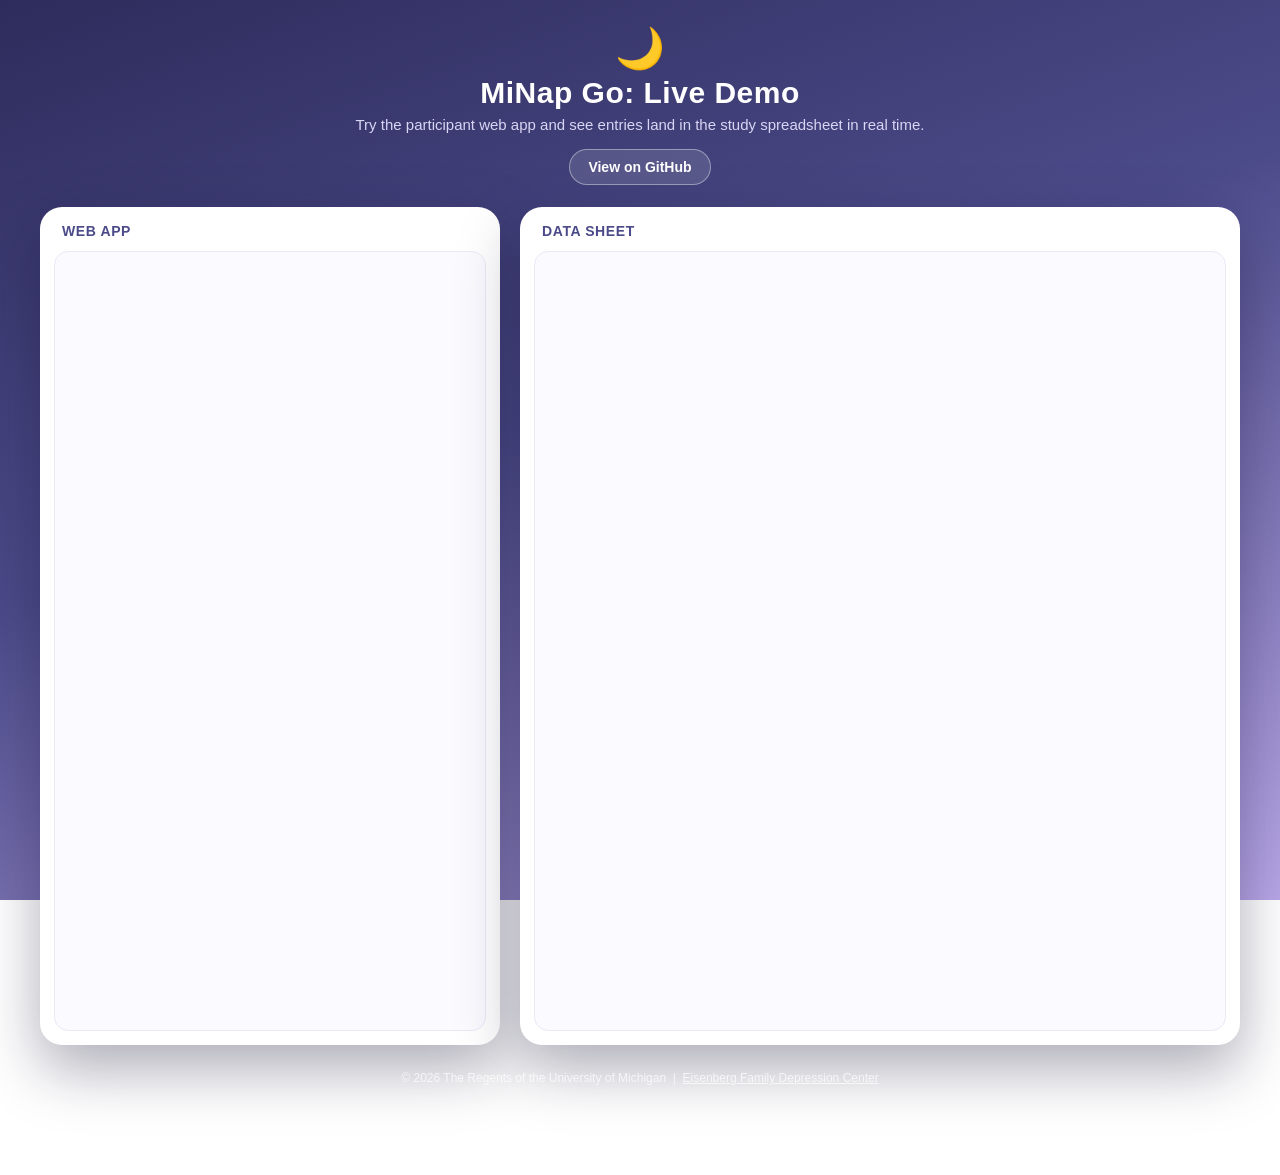
==== index.html @ a004cbc8 "Update index.html Update iframe source URL for demo." ====
<!--
This file is part of MiNap Go
index.html
Author(s): Gabriel Mongefranco
Created: 2026-07-10
Summary: Static GitHub Pages landing page embedding the live MiNap Go web app and its published data sheet side by side.
Notes: This is a plain static page (not an Apps Script template) served via GitHub Pages. See README file for documentation and full license information.

Copyright © 2026 The Regents of the University of Michigan

This program is free software: you can redistribute it and/or modify
it under the terms of the GNU General Public License as published by
the Free Software Foundation, either version 3 of the License, or (at your option) any later version.
This program is distributed in the hope that it will be useful,
but WITHOUT ANY WARRANTY; without even the implied warranty of
MERCHANTABILITY or FITNESS FOR A PARTICULAR PURPOSE. See the
GNU General Public License for more details.
You should have received a copy of the GNU General Public License along
with this program. If not, see <https://www.gnu.org/licenses/>.
-->
<!DOCTYPE html>
<html lang="en">
<head>
<meta charset="UTF-8">
<meta name="viewport" content="width=device-width, initial-scale=1">
<title>MiNap Go: Live Demo</title>
<style>
  :root {
    --indigo: #4c4b8a;
    --indigo-deep: #2e2c5c;
    --violet: #7b6bd6;
    --amber: #f6b656;
    --amber-deep: #e89a2c;
    --ink: #2b2a44;
    --muted: #8a89a6;
    --card: #ffffff;
    --line: #ece9f7;
    --radius: 22px;
  }

  * { box-sizing: border-box; }

  html, body {
    margin: 0;
    min-height: 100%;
    font-family: -apple-system, BlinkMacSystemFont, "Segoe UI", Roboto, sans-serif;
    color: var(--ink);
    background: linear-gradient(160deg, #2e2c5c 0%, #4c4b8a 45%, #b9a7e8 100%);
    background-attachment: fixed;
    -webkit-font-smoothing: antialiased;
  }

  body {
    display: flex;
    flex-direction: column;
    align-items: center;
    padding: 28px 20px 90px;
  }

  header.hero {
    width: 100%;
    max-width: 1200px;
    text-align: center;
    color: #fff;
    margin-bottom: 22px;
  }
  .brand-glyph { font-size: 40px; line-height: 1; }
  header.hero h1 { margin: 8px 0 6px; font-size: 30px; letter-spacing: 0.5px; }
  header.hero p.tagline { margin: 0 0 16px; color: #d9d5f4; font-size: 15px; }

  .btn-github {
    display: inline-flex;
    align-items: center;
    gap: 8px;
    font-size: 14px;
    font-weight: 700;
    color: #fff;
    background: rgba(255, 255, 255, 0.12);
    border: 1.5px solid rgba(255, 255, 255, 0.4);
    padding: 9px 18px;
    border-radius: 999px;
    text-decoration: none;
    transition: all 0.2s;
  }
  .btn-github:hover, .btn-github:focus {
    background: var(--amber);
    color: var(--ink);
    border-color: var(--amber);
  }

  .frames {
    width: 100%;
    max-width: 1200px;
    display: flex;
    align-items: stretch;
    gap: 20px;
  }

  .panel {
    background: var(--card);
    border-radius: var(--radius);
    box-shadow: 0 24px 60px rgba(20, 18, 50, 0.35);
    padding: 14px;
    display: flex;
    flex-direction: column;
  }

  .panel-app {
    flex: 0 0 460px;
    max-width: 460px;
  }
  .panel-sheet {
    flex: 1 1 auto;
    min-width: 0;
  }

  .panel h2 {
    margin: 2px 8px 12px;
    font-size: 14px;
    font-weight: 700;
    color: var(--indigo);
    text-transform: uppercase;
    letter-spacing: 0.6px;
  }

  .panel iframe {
    width: 100%;
    flex: 1 1 auto;
    border: 1.5px solid var(--line);
    border-radius: 14px;
    background: #fbfaff;
  }
  .panel-app iframe { height: 780px; }
  .panel-sheet iframe { height: 780px; }

  @media (max-width: 900px) {
    .frames { flex-direction: column; }
    .panel-app { flex: 1 1 auto; max-width: none; }
    .panel-app iframe, .panel-sheet iframe { height: 620px; }
  }

  .site-footer {
    margin-top: 26px;
    text-align: center;
    font-size: 12px;
    color: rgba(255, 255, 255, 0.75);
    padding: 0 16px;
  }
  .site-footer a {
    color: inherit;
    text-decoration: underline;
  }
</style>
</head>
<body>

  <header class="hero">
    <div class="brand-glyph">&#127769;</div>
    <h1>MiNap Go: Live Demo</h1>
    <p class="tagline">Try the participant web app and see entries land in the study spreadsheet in real time.</p>
    <a class="btn-github" href="https://github.com/DepressionCenter/MiNap-Go" target="_blank" rel="noopener">
      View on GitHub
    </a>
  </header>

  <div class="frames">
    <section class="panel panel-app">
      <h2>Web App</h2>
      <iframe
        src="https://script.google.com/a/macros/umich.edu/s/AKfycbzAPtCjChwKG_36DNsJtV78eFBa3sJyzRYyyUkb_kc/dev"
        title="MiNap Go web app"
        loading="lazy"></iframe>
    </section>

    <section class="panel panel-sheet">
      <h2>Data Sheet</h2>
      <iframe
        src="https://docs.google.com/spreadsheets/d/e/2PACX-1vRCMKfSvRSZehr6nVc7-j-aXJhqL5izbJcSu-hkymZg70ynAO8anXlAzwTvK73RgqW9A7s21jU_khCv/pubhtml?gid=227063880&amp;single=true&amp;widget=true&amp;headers=false"
        title="MiNap Go demo spreadsheet"
        loading="lazy"></iframe>
    </section>
  </div>

  <footer class="site-footer">
    &copy; 2026 The Regents of the University of Michigan &nbsp;|&nbsp; <a href="https://depressioncenter.org" target="_blank" rel="noopener">Eisenberg Family Depression Center</a>
  </footer>

</body>
</html>
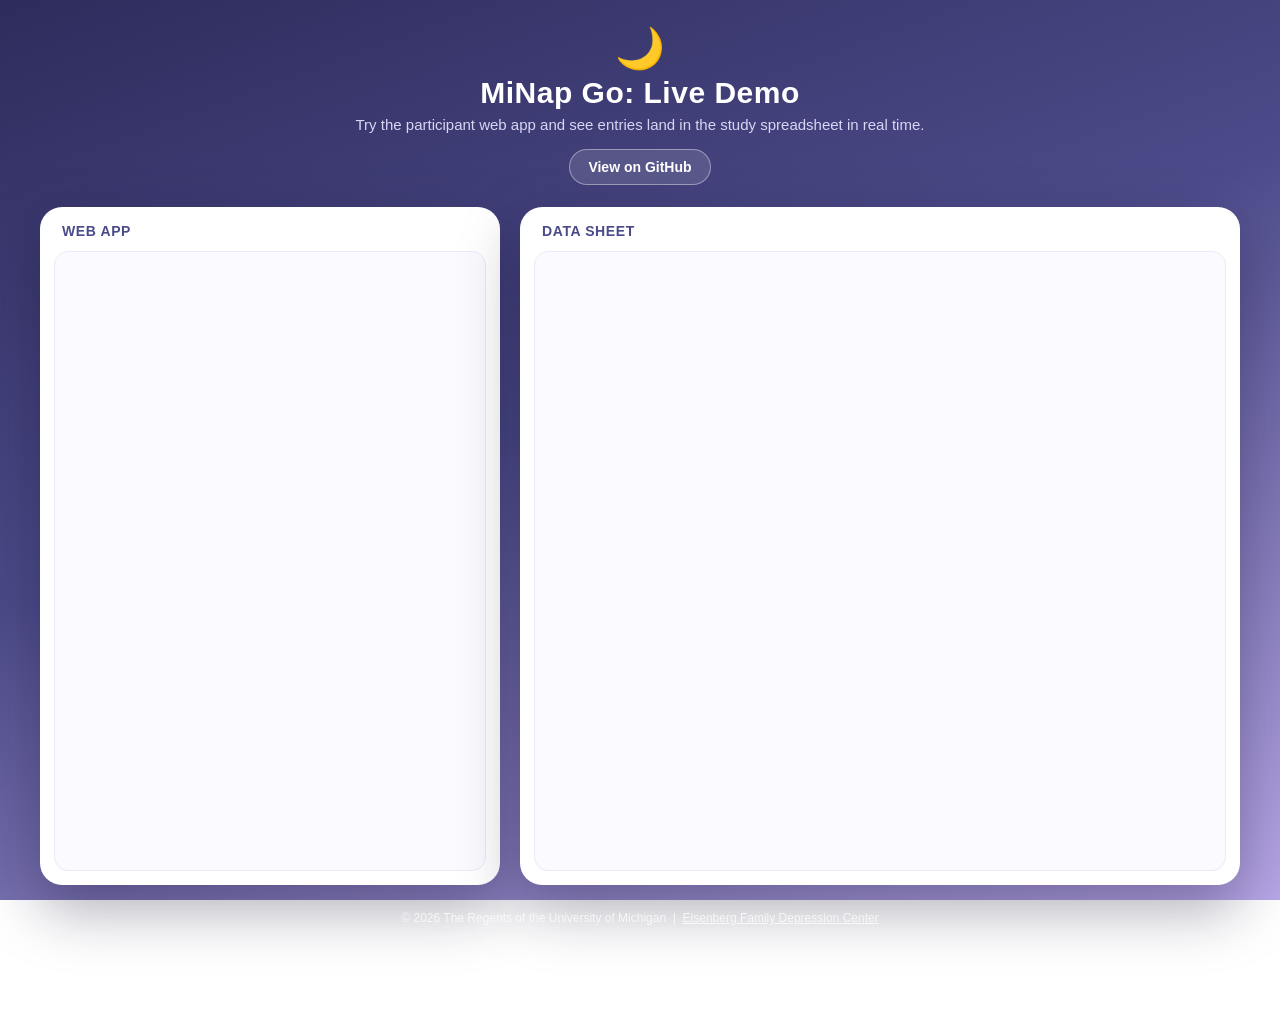
==== commit 40908b8f: "Embedding fixes Fixes to allow embedding from demo page. Also added Google Analytics to demo page." ====
--- a/index.html
+++ b/index.html
@@ -22,6 +22,19 @@
 <html lang="en">
 <head>
 <meta charset="UTF-8">
+
+<!-- Begin Google Analytics. Remove this section when re-using this file -->
+<!-- Google tag (gtag.js) -->
+<script async src="https://www.googletagmanager.com/gtag/js?id=G-3Q455XWS5F"></script>
+<script>
+  window.dataLayer = window.dataLayer || [];
+  function gtag(){dataLayer.push(arguments);}
+  gtag('js', new Date());
+
+  gtag('config', 'G-3Q455XWS5F');
+</script>
+<!-- End Google Analytics -->
+
 <meta name="viewport" content="width=device-width, initial-scale=1">
 <title>MiNap Go: Live Demo</title>
 <style>
@@ -130,8 +143,8 @@
     border-radius: 14px;
     background: #fbfaff;
   }
-  .panel-app iframe { height: 780px; }
-  .panel-sheet iframe { height: 780px; }
+  .panel-app iframe { height: 620px; }
+  .panel-sheet iframe { height: 620px; }
 
   @media (max-width: 900px) {
     .frames { flex-direction: column; }
@@ -167,7 +180,7 @@
     <section class="panel panel-app">
       <h2>Web App</h2>
       <iframe
-        src="https://script.google.com/a/macros/umich.edu/s/AKfycbzAPtCjChwKG_36DNsJtV78eFBa3sJyzRYyyUkb_kc/dev"
+        src="https://script.google.com/macros/s/AKfycbxY0nY2B0JhgMKi8tYZvT2wuPiXRPxBlUuWmWy81nYAQZallWiM91_Cc_hVu0gEyPTG/exec?allowEmbed=true"
         title="MiNap Go web app"
         loading="lazy"></iframe>
     </section>
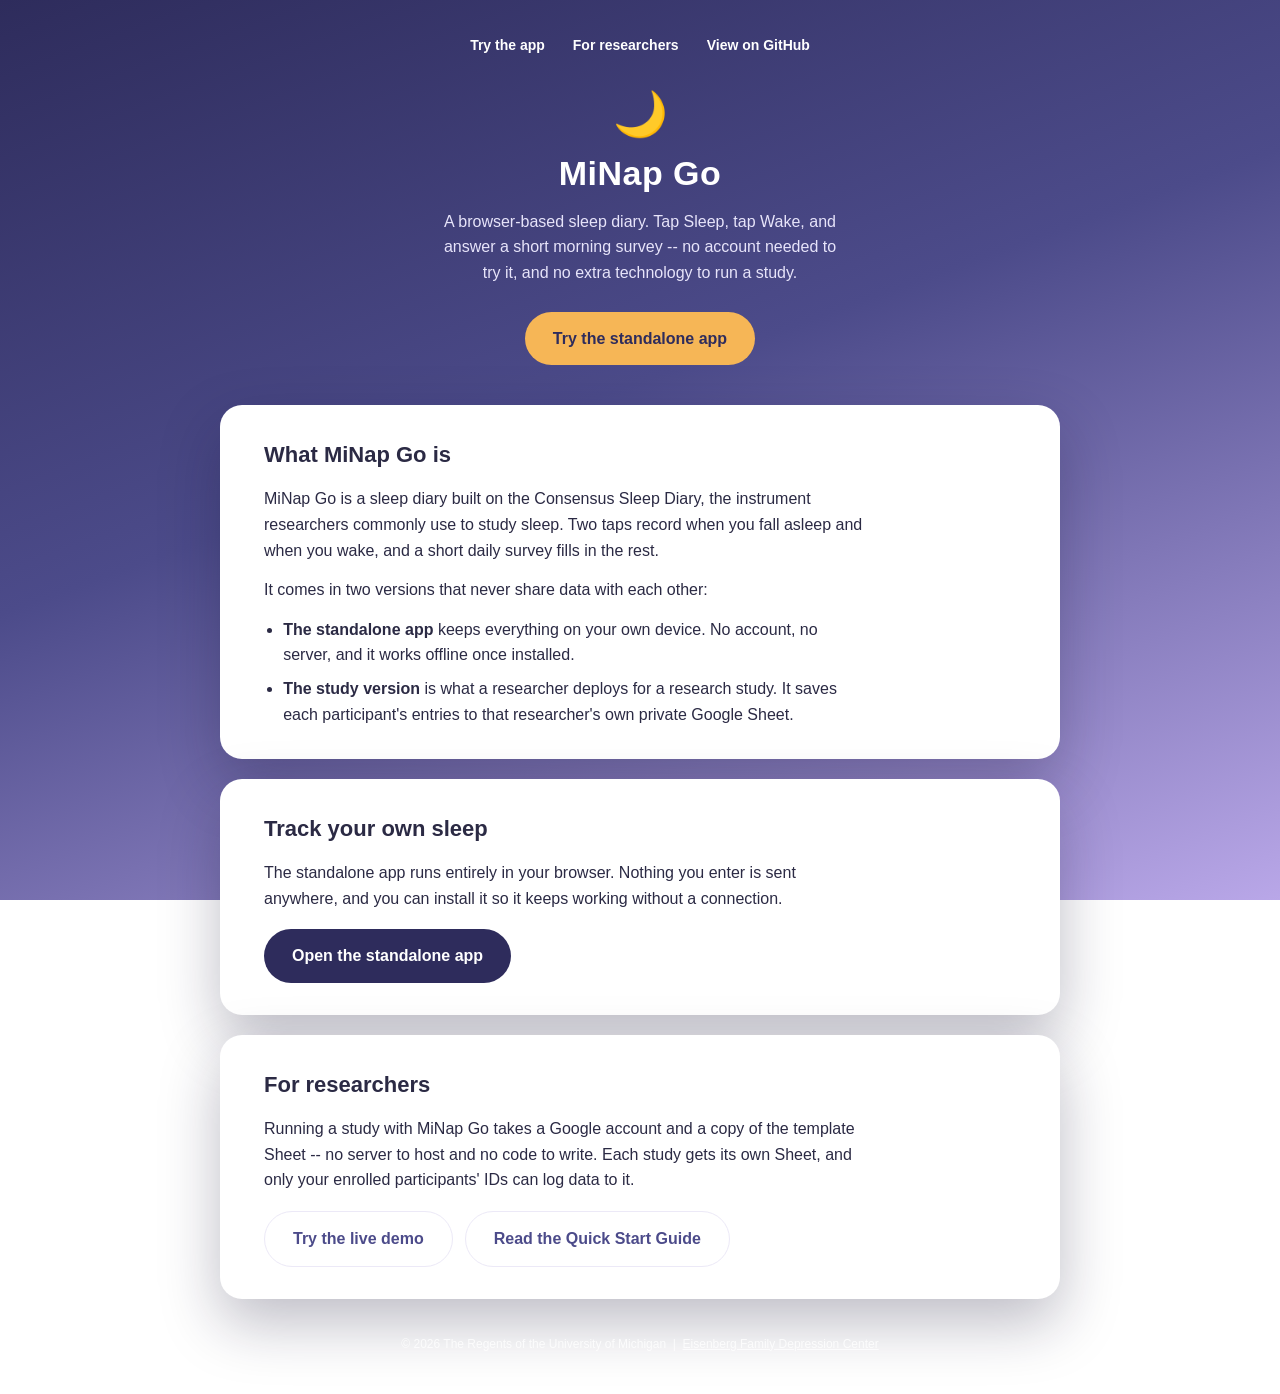
==== commit 94648a60: "Initiated transition to new architecture Initiated transition to new architecture." ====
--- a/index.html
+++ b/index.html
@@ -2,9 +2,12 @@
 This file is part of MiNap Go
 index.html
 Author(s): Gabriel Mongefranco
-Created: 2026-07-10
-Summary: Static GitHub Pages landing page embedding the live MiNap Go web app and its published data sheet side by side.
-Notes: This is a plain static page (not an Apps Script template) served via GitHub Pages. See README file for documentation and full license information.
+Created: 2026-08-18
+Last Modified: 2026-08-18
+Summary: Root landing page for the MiNap Go site. Plain static HTML, outside the src/ build
+  pipeline (same as demo/index.html) -- describes the project, links to the standalone app and
+  the researcher demo, and is never bundled by build.py.
+Notes: See README file for documentation and full license information.
 
 Copyright © 2026 The Regents of the University of Michigan
 
@@ -22,21 +25,8 @@
 <html lang="en">
 <head>
 <meta charset="UTF-8">
-
-<!-- Begin Google Analytics. Remove this section when re-using this file -->
-<!-- Google tag (gtag.js) -->
-<script async src="https://www.googletagmanager.com/gtag/js?id=G-3Q455XWS5F"></script>
-<script>
-  window.dataLayer = window.dataLayer || [];
-  function gtag(){dataLayer.push(arguments);}
-  gtag('js', new Date());
-
-  gtag('config', 'G-3Q455XWS5F');
-</script>
-<!-- End Google Analytics -->
-
 <meta name="viewport" content="width=device-width, initial-scale=1">
-<title>MiNap Go: Live Demo</title>
+<title>MiNap Go</title>
 <style>
   :root {
     --indigo: #4c4b8a;
@@ -45,7 +35,7 @@
     --amber: #f6b656;
     --amber-deep: #e89a2c;
     --ink: #2b2a44;
-    --muted: #8a89a6;
+    --muted: #5c5a78;
     --card: #ffffff;
     --line: #ece9f7;
     --radius: 22px;
@@ -61,138 +51,198 @@
     background: linear-gradient(160deg, #2e2c5c 0%, #4c4b8a 45%, #b9a7e8 100%);
     background-attachment: fixed;
     -webkit-font-smoothing: antialiased;
-  }
-
-  body {
+    line-height: 1.6;
+  }
+
+  body { padding: 0 0 40px; }
+
+  a { color: var(--indigo); }
+  a:focus-visible, button:focus-visible {
+    outline: 3px solid var(--amber);
+    outline-offset: 2px;
+  }
+
+  .wrap {
+    max-width: 880px;
+    margin: 0 auto;
+    padding: 0 20px;
+  }
+
+  /* Hero: kept short and near the top of the page, where the background gradient is
+     darkest, so the light text here stays comfortably above 4.5:1 contrast without
+     needing its own solid background. */
+  header.hero {
+    padding: 28px 0 40px;
+    color: #fff;
+    text-align: center;
+  }
+
+  nav.primary-nav {
     display: flex;
-    flex-direction: column;
-    align-items: center;
-    padding: 28px 20px 90px;
-  }
-
-  header.hero {
-    width: 100%;
-    max-width: 1200px;
-    text-align: center;
+    justify-content: center;
+    gap: 20px;
+    flex-wrap: wrap;
+    margin-bottom: 28px;
+    font-size: 14px;
+    font-weight: 600;
+  }
+  nav.primary-nav a {
     color: #fff;
-    margin-bottom: 22px;
-  }
-  .brand-glyph { font-size: 40px; line-height: 1; }
-  header.hero h1 { margin: 8px 0 6px; font-size: 30px; letter-spacing: 0.5px; }
-  header.hero p.tagline { margin: 0 0 16px; color: #d9d5f4; font-size: 15px; }
-
-  .btn-github {
+    text-decoration: none;
+    padding: 6px 4px;
+    border-bottom: 2px solid transparent;
+  }
+  nav.primary-nav a:hover, nav.primary-nav a:focus-visible {
+    border-bottom-color: var(--amber);
+  }
+
+  .brand-glyph { font-size: 44px; line-height: 1; }
+  header.hero h1 { margin: 10px 0 8px; font-size: 34px; letter-spacing: 0.5px; }
+  header.hero .tagline {
+    margin: 0 auto 26px;
+    max-width: 46ch;
+    color: #e7e4fa;
+    font-size: 16px;
+  }
+
+  .btn {
     display: inline-flex;
     align-items: center;
+    justify-content: center;
     gap: 8px;
-    font-size: 14px;
+    font-size: 16px;
     font-weight: 700;
-    color: #fff;
-    background: rgba(255, 255, 255, 0.12);
-    border: 1.5px solid rgba(255, 255, 255, 0.4);
-    padding: 9px 18px;
+    padding: 14px 28px;
     border-radius: 999px;
     text-decoration: none;
-    transition: all 0.2s;
-  }
-  .btn-github:hover, .btn-github:focus {
+    min-height: 44px;
+    border: none;
+  }
+  .btn-primary {
+    color: var(--indigo-deep);
     background: var(--amber);
-    color: var(--ink);
-    border-color: var(--amber);
-  }
-
-  .frames {
-    width: 100%;
-    max-width: 1200px;
-    display: flex;
-    align-items: stretch;
-    gap: 20px;
-  }
-
-  .panel {
+  }
+  .btn-primary:hover { background: var(--amber-deep); }
+  .btn-primary:active { transform: scale(0.98); }
+
+  /* Content sections: always white cards on the gradient, so body text contrast never
+     depends on where a section happens to land against the background. */
+  main { display: flex; flex-direction: column; gap: 20px; }
+
+  section.card {
     background: var(--card);
     border-radius: var(--radius);
-    box-shadow: 0 24px 60px rgba(20, 18, 50, 0.35);
-    padding: 14px;
+    box-shadow: 0 24px 60px rgba(20, 18, 50, 0.28);
+    padding: 32px clamp(20px, 5vw, 44px);
+  }
+
+  section.card h2 { margin: 0 0 14px; font-size: 22px; }
+  section.card p { margin: 0 0 14px; max-width: 68ch; }
+  section.card p:last-child { margin-bottom: 0; }
+
+  .card-actions {
     display: flex;
-    flex-direction: column;
-  }
-
-  .panel-app {
-    flex: 0 0 460px;
-    max-width: 460px;
-  }
-  .panel-sheet {
-    flex: 1 1 auto;
-    min-width: 0;
-  }
-
-  .panel h2 {
-    margin: 2px 8px 12px;
-    font-size: 14px;
-    font-weight: 700;
+    flex-wrap: wrap;
+    gap: 12px;
+    margin-top: 18px;
+  }
+  .btn-secondary {
+    /* Solid, not the violet-to-indigo gradient used elsewhere on the site: at the violet
+       end that gradient puts white text under 4.5:1 contrast. Solid indigo-deep clears it
+       (roughly 7.8:1) across the whole button. */
+    color: #fff;
+    background: var(--indigo-deep);
+  }
+  .btn-secondary:hover { background: #201e42; }
+  .btn-secondary:active { transform: scale(0.98); }
+
+  .btn-outline {
     color: var(--indigo);
-    text-transform: uppercase;
-    letter-spacing: 0.6px;
-  }
-
-  .panel iframe {
-    width: 100%;
-    flex: 1 1 auto;
+    background: #fff;
     border: 1.5px solid var(--line);
-    border-radius: 14px;
-    background: #fbfaff;
-  }
-  .panel-app iframe { height: 620px; }
-  .panel-sheet iframe { height: 620px; }
-
-  @media (max-width: 900px) {
-    .frames { flex-direction: column; }
-    .panel-app { flex: 1 1 auto; max-width: none; }
-    .panel-app iframe, .panel-sheet iframe { height: 620px; }
-  }
-
-  .site-footer {
-    margin-top: 26px;
+  }
+  .btn-outline:hover { border-color: var(--violet); }
+  .btn-outline:active { transform: scale(0.98); }
+
+  ul.feature-list {
+    margin: 0;
+    padding-left: 1.2em;
+    max-width: 68ch;
+  }
+  ul.feature-list li { margin-bottom: 8px; }
+  ul.feature-list li:last-child { margin-bottom: 0; }
+
+  footer.site-footer {
+    margin-top: 36px;
     text-align: center;
     font-size: 12px;
-    color: rgba(255, 255, 255, 0.75);
+    color: rgba(255, 255, 255, 0.8);
     padding: 0 16px;
   }
-  .site-footer a {
-    color: inherit;
-    text-decoration: underline;
+  footer.site-footer a { color: inherit; text-decoration: underline; }
+
+  @media (prefers-reduced-motion: reduce) {
+    .btn-primary:active, .btn-secondary:active, .btn-outline:active { transform: none; }
   }
 </style>
 </head>
 <body>
 
   <header class="hero">
-    <div class="brand-glyph">&#127769;</div>
-    <h1>MiNap Go: Live Demo</h1>
-    <p class="tagline">Try the participant web app and see entries land in the study spreadsheet in real time.</p>
-    <a class="btn-github" href="https://github.com/DepressionCenter/MiNap-Go" target="_blank" rel="noopener">
-      View on GitHub
-    </a>
+    <div class="wrap">
+      <nav class="primary-nav" aria-label="Primary">
+        <a href="app/index.html">Try the app</a>
+        <a href="#researchers">For researchers</a>
+        <a href="https://github.com/DepressionCenter/MiNap-Go" target="_blank" rel="noopener">View on GitHub</a>
+      </nav>
+      <div class="brand-glyph" aria-hidden="true">&#127769;</div>
+      <h1>MiNap Go</h1>
+      <p class="tagline">A browser-based sleep diary. Tap Sleep, tap Wake, and answer a short
+        morning survey -- no account needed to try it, and no extra technology to run a study.</p>
+      <a class="btn btn-primary" href="app/index.html">Try the standalone app</a>
+    </div>
   </header>
 
-  <div class="frames">
-    <section class="panel panel-app">
-      <h2>Web App</h2>
-      <iframe
-        src="https://script.google.com/macros/s/AKfycbxY0nY2B0JhgMKi8tYZvT2wuPiXRPxBlUuWmWy81nYAQZallWiM91_Cc_hVu0gEyPTG/exec?allowEmbed=true"
-        title="MiNap Go web app"
-        loading="lazy"></iframe>
+  <main class="wrap">
+
+    <section class="card" aria-labelledby="about-heading">
+      <h2 id="about-heading">What MiNap Go is</h2>
+      <p>MiNap Go is a sleep diary built on the Consensus Sleep Diary, the instrument
+        researchers commonly use to study sleep. Two taps record when you fall asleep and
+        when you wake, and a short daily survey fills in the rest.</p>
+      <p>It comes in two versions that never share data with each other:</p>
+      <ul class="feature-list">
+        <li><strong>The standalone app</strong> keeps everything on your own device. No
+          account, no server, and it works offline once installed.</li>
+        <li><strong>The study version</strong> is what a researcher deploys for a research
+          study. It saves each participant's entries to that researcher's own private
+          Google Sheet.</li>
+      </ul>
     </section>
 
-    <section class="panel panel-sheet">
-      <h2>Data Sheet</h2>
-      <iframe
-        src="https://docs.google.com/spreadsheets/d/e/2PACX-1vRCMKfSvRSZehr6nVc7-j-aXJhqL5izbJcSu-hkymZg70ynAO8anXlAzwTvK73RgqW9A7s21jU_khCv/pubhtml?gid=227063880&amp;single=true&amp;widget=true&amp;headers=false"
-        title="MiNap Go demo spreadsheet"
-        loading="lazy"></iframe>
+    <section class="card" aria-labelledby="try-heading">
+      <h2 id="try-heading">Track your own sleep</h2>
+      <p>The standalone app runs entirely in your browser. Nothing you enter is sent
+        anywhere, and you can install it so it keeps working without a connection.</p>
+      <div class="card-actions">
+        <a class="btn btn-secondary" href="app/index.html">Open the standalone app</a>
+      </div>
     </section>
-  </div>
+
+    <section class="card" id="researchers" aria-labelledby="researchers-heading">
+      <h2 id="researchers-heading">For researchers</h2>
+      <p>Running a study with MiNap Go takes a Google account and a copy of the template
+        Sheet -- no server to host and no code to write. Each study gets its own Sheet, and
+        only your enrolled participants' IDs can log data to it.</p>
+      <div class="card-actions">
+        <a class="btn btn-outline" href="demo/index.html">Try the live demo</a>
+        <a class="btn btn-outline"
+           href="https://github.com/DepressionCenter/MiNap-Go#quick-start-guide"
+           target="_blank" rel="noopener">Read the Quick Start Guide</a>
+      </div>
+    </section>
+
+  </main>
 
   <footer class="site-footer">
     &copy; 2026 The Regents of the University of Michigan &nbsp;|&nbsp; <a href="https://depressioncenter.org" target="_blank" rel="noopener">Eisenberg Family Depression Center</a>
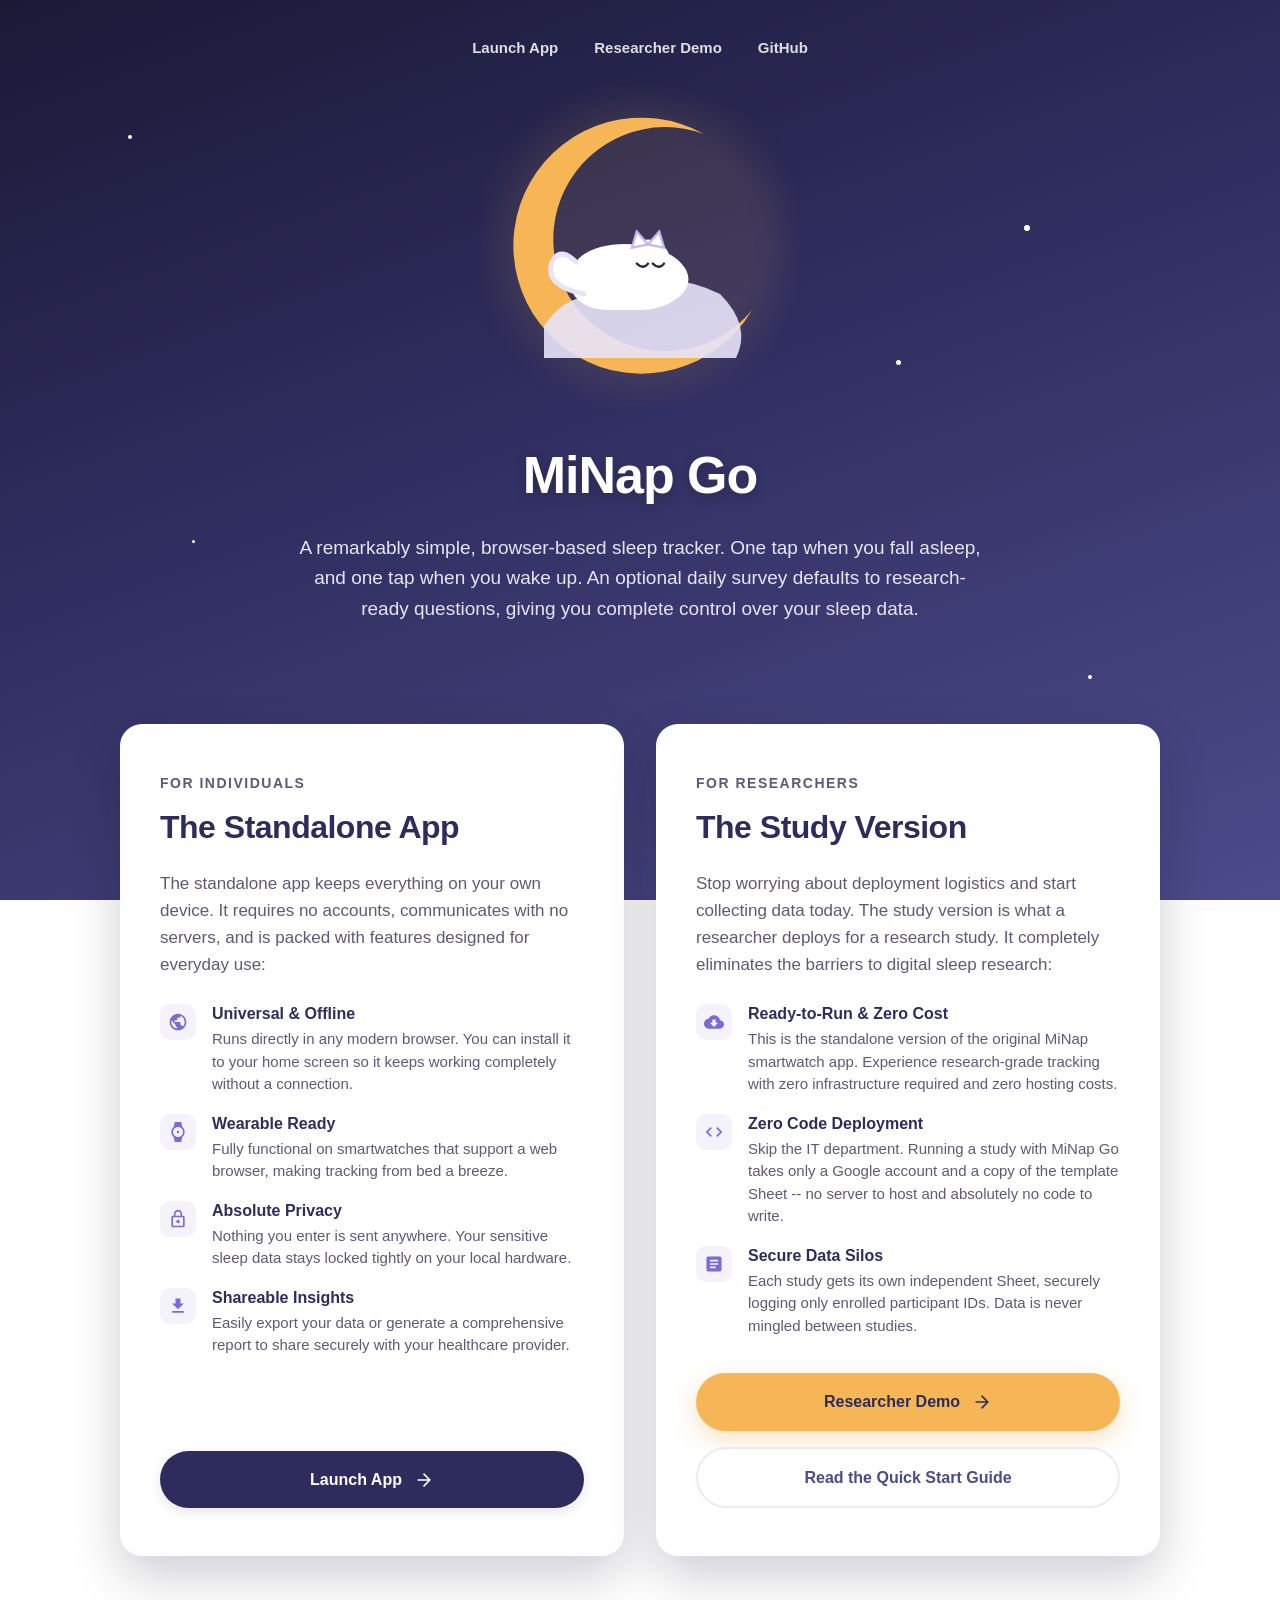
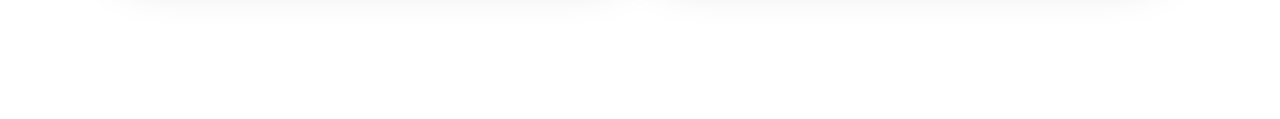
==== commit 69153d03: "New home page Redesigned home page" ====
--- a/index.html
+++ b/index.html
@@ -26,7 +26,7 @@
 <head>
 <meta charset="UTF-8">
 <meta name="viewport" content="width=device-width, initial-scale=1">
-<title>MiNap Go</title>
+<title>MiNap Go | Smart & Simple Sleep Tracker</title>
 <style>
   :root {
     --indigo: #4c4b8a;
@@ -48,205 +48,484 @@
     min-height: 100%;
     font-family: -apple-system, BlinkMacSystemFont, "Segoe UI", Roboto, sans-serif;
     color: var(--ink);
-    background: linear-gradient(160deg, #2e2c5c 0%, #4c4b8a 45%, #b9a7e8 100%);
+    background: linear-gradient(160deg, #1a1936 0%, #2e2c5c 40%, #4c4b8a 100%);
     background-attachment: fixed;
     -webkit-font-smoothing: antialiased;
     line-height: 1.6;
-  }
-
-  body { padding: 0 0 40px; }
-
-  a { color: var(--indigo); }
+    scroll-behavior: smooth;
+    overflow-x: hidden;
+  }
+
+  body { padding: 0 0 60px; }
+
+  a { color: var(--indigo); transition: color 0.2s ease; }
   a:focus-visible, button:focus-visible {
     outline: 3px solid var(--amber);
     outline-offset: 2px;
   }
 
   .wrap {
-    max-width: 880px;
+    max-width: 1080px; /* Slightly wider to accommodate the new lists comfortably */
     margin: 0 auto;
     padding: 0 20px;
-  }
-
-  /* Hero: kept short and near the top of the page, where the background gradient is
-     darkest, so the light text here stays comfortably above 4.5:1 contrast without
-     needing its own solid background. */
+    position: relative;
+    z-index: 10;
+  }
+
+  /* --- Keyframe Animations --- */
+  @keyframes fadeInUp {
+    from { opacity: 0; transform: translateY(30px); }
+    to { opacity: 1; transform: translateY(0); }
+  }
+  @keyframes float {
+    0% { transform: translateY(0px); }
+    50% { transform: translateY(-12px); }
+    100% { transform: translateY(0px); }
+  }
+  @keyframes twinkle {
+    0%, 100% { opacity: 0.3; transform: scale(0.8); }
+    50% { opacity: 1; transform: scale(1.2); }
+  }
+  @keyframes drift {
+    from { transform: translateX(-20px); opacity: 0; }
+    50% { opacity: 0.8; }
+    to { transform: translateX(20px); opacity: 0; }
+  }
+
+  .animate-up {
+    animation: fadeInUp 0.8s cubic-bezier(0.16, 1, 0.3, 1) forwards;
+    opacity: 0;
+  }
+  .delay-1 { animation-delay: 0.15s; }
+  .delay-2 { animation-delay: 0.3s; }
+  .delay-3 { animation-delay: 0.45s; }
+
+  /* --- Hero Section --- */
   header.hero {
-    padding: 28px 0 40px;
+    padding: 30px 0 60px;
     color: #fff;
     text-align: center;
-  }
+    position: relative;
+  }
+
+  /* Animated Hero Background Elements */
+  .hero-bg {
+    position: absolute;
+    top: 0; left: 0; width: 100%; height: 100%;
+    overflow: hidden;
+    z-index: 0;
+    pointer-events: none;
+  }
+  .star {
+    position: absolute;
+    background: #fff;
+    border-radius: 50%;
+    animation: twinkle infinite ease-in-out;
+  }
+
+  /* Hero Graphic */
+  .hero-graphic {
+    width: 100%;
+    max-width: 320px;
+    margin: 0 auto 20px;
+    animation: float 6s ease-in-out infinite;
+    position: relative;
+  }
+  
+  .zzz {
+    position: absolute;
+    font-weight: 800;
+    color: var(--amber);
+    font-size: 24px;
+    animation: drift 4s linear infinite;
+    opacity: 0;
+  }
+  .z1 { top: 10%; right: 20%; animation-delay: 0s; font-size: 20px; }
+  .z2 { top: 0%; right: 10%; animation-delay: 1.3s; font-size: 28px; }
+  .z3 { top: -15%; right: 0%; animation-delay: 2.6s; font-size: 34px; }
 
   nav.primary-nav {
     display: flex;
     justify-content: center;
-    gap: 20px;
+    gap: 28px;
     flex-wrap: wrap;
-    margin-bottom: 28px;
-    font-size: 14px;
+    margin-bottom: 20px;
+    font-size: 15px;
     font-weight: 600;
+    position: relative;
+    z-index: 10;
   }
   nav.primary-nav a {
-    color: #fff;
+    color: rgba(255, 255, 255, 0.85);
     text-decoration: none;
     padding: 6px 4px;
-    border-bottom: 2px solid transparent;
-  }
-  nav.primary-nav a:hover, nav.primary-nav a:focus-visible {
-    border-bottom-color: var(--amber);
-  }
-
-  .brand-glyph { font-size: 44px; line-height: 1; }
-  header.hero h1 { margin: 10px 0 8px; font-size: 34px; letter-spacing: 0.5px; }
+    position: relative;
+  }
+  nav.primary-nav a::after {
+    content: '';
+    position: absolute;
+    width: 0;
+    height: 2px;
+    bottom: 0;
+    left: 0;
+    background-color: var(--amber);
+    transition: width 0.3s ease;
+  }
+  nav.primary-nav a:hover, nav.primary-nav a:focus-visible { color: #fff; }
+  nav.primary-nav a:hover::after { width: 100%; }
+
+  header.hero h1 { 
+    margin: 0 0 16px; 
+    font-size: 52px; 
+    letter-spacing: -1px; 
+    font-weight: 800;
+    text-shadow: 0 4px 12px rgba(0,0,0,0.2);
+  }
   header.hero .tagline {
-    margin: 0 auto 26px;
-    max-width: 46ch;
+    margin: 0 auto 40px;
+    max-width: 66ch;
     color: #e7e4fa;
-    font-size: 16px;
-  }
-
+    font-size: 19px;
+    line-height: 1.6;
+    font-weight: 400;
+  }
+
+  /* --- Buttons --- */
   .btn {
     display: inline-flex;
     align-items: center;
     justify-content: center;
-    gap: 8px;
+    gap: 12px;
     font-size: 16px;
     font-weight: 700;
-    padding: 14px 28px;
+    padding: 16px 32px;
     border-radius: 999px;
     text-decoration: none;
-    min-height: 44px;
+    min-height: 56px;
     border: none;
-  }
+    transition: all 0.3s cubic-bezier(0.16, 1, 0.3, 1);
+    cursor: pointer;
+  }
+  .btn svg {
+    width: 20px;
+    height: 20px;
+    fill: currentColor;
+    transition: transform 0.3s ease;
+  }
+  .btn:hover svg { transform: translateX(4px); }
+
   .btn-primary {
     color: var(--indigo-deep);
     background: var(--amber);
-  }
-  .btn-primary:hover { background: var(--amber-deep); }
+    box-shadow: 0 8px 24px rgba(232, 154, 44, 0.3);
+  }
+  .btn-primary:hover { 
+    background: var(--amber-deep); 
+    transform: translateY(-3px);
+    box-shadow: 0 12px 32px rgba(232, 154, 44, 0.5);
+  }
   .btn-primary:active { transform: scale(0.98); }
 
-  /* Content sections: always white cards on the gradient, so body text contrast never
-     depends on where a section happens to land against the background. */
-  main { display: flex; flex-direction: column; gap: 20px; }
+  .btn-secondary {
+    color: #fff;
+    background: var(--indigo-deep);
+    box-shadow: 0 4px 12px rgba(0,0,0,0.1);
+  }
+  .btn-secondary:hover { 
+    background: #1e1d3e; 
+    transform: translateY(-3px);
+    box-shadow: 0 8px 24px rgba(20, 18, 50, 0.4);
+  }
+  .btn-secondary:active { transform: scale(0.98); }
+
+  .btn-outline {
+    color: var(--indigo);
+    background: #fff;
+    border: 2px solid var(--line);
+  }
+  .btn-outline:hover { 
+    border-color: var(--violet); 
+    color: var(--violet);
+    transform: translateY(-3px);
+    box-shadow: 0 8px 24px rgba(123, 107, 214, 0.15);
+  }
+  .btn-outline:active { transform: scale(0.98); }
+
+  /* --- Side-by-Side Grid Layout --- */
+  main { 
+    display: grid; 
+    grid-template-columns: 1fr; 
+    gap: 32px; 
+  }
+
+  @media (min-width: 840px) {
+    main { grid-template-columns: 1fr 1fr; }
+  }
 
   section.card {
     background: var(--card);
     border-radius: var(--radius);
-    box-shadow: 0 24px 60px rgba(20, 18, 50, 0.28);
-    padding: 32px clamp(20px, 5vw, 44px);
-  }
-
-  section.card h2 { margin: 0 0 14px; font-size: 22px; }
-  section.card p { margin: 0 0 14px; max-width: 68ch; }
-  section.card p:last-child { margin-bottom: 0; }
+    box-shadow: 0 20px 50px rgba(15, 14, 35, 0.2);
+    padding: 48px 40px;
+    transition: transform 0.4s cubic-bezier(0.16, 1, 0.3, 1), box-shadow 0.4s ease;
+    display: flex;
+    flex-direction: column;
+    position: relative;
+    overflow: hidden;
+  }
+  
+  section.card::before {
+    content: '';
+    position: absolute;
+    top: 0; left: 0; right: 0;
+    height: 6px;
+    background: linear-gradient(90deg, var(--violet), var(--amber));
+    opacity: 0;
+    transition: opacity 0.4s ease;
+  }
+
+  section.card:hover {
+    transform: translateY(-8px);
+    box-shadow: 0 30px 60px rgba(15, 14, 35, 0.3);
+  }
+  section.card:hover::before { opacity: 1; }
+
+  /* Visual Feature List inside Cards */
+  .feature-list-visual {
+    list-style: none;
+    padding: 0;
+    margin: 24px 0 36px 0;
+    display: flex;
+    flex-direction: column;
+    gap: 16px;
+  }
+  
+  .feature-list-visual li {
+    display: flex;
+    align-items: flex-start;
+    gap: 16px;
+    font-size: 15px;
+    color: var(--muted);
+    line-height: 1.5;
+  }
+  
+  .feature-list-visual li strong {
+    display: block;
+    color: var(--indigo-deep);
+    font-size: 16px;
+    margin-bottom: 2px;
+  }
+
+  .list-icon {
+    flex-shrink: 0;
+    width: 36px;
+    height: 36px;
+    padding: 8px;
+    background: #f4f2fb;
+    border-radius: 10px;
+    fill: var(--violet);
+    margin-top: 2px;
+  }
+
+  section.card h3 {
+    font-size: 14px;
+    color: var(--muted);
+    text-transform: uppercase;
+    letter-spacing: 1.5px;
+    margin: 0 0 8px 0;
+    font-weight: 700;
+  }
+
+  section.card h2 { 
+    margin: 0 0 16px; 
+    font-size: 32px; 
+    color: var(--indigo-deep);
+    font-weight: 800;
+    letter-spacing: -0.5px;
+  }
+  
+  section.card p.card-intro { 
+    margin: 0; 
+    color: var(--muted); 
+    font-size: 17px;
+    line-height: 1.6;
+  }
 
   .card-actions {
     display: flex;
-    flex-wrap: wrap;
-    gap: 12px;
-    margin-top: 18px;
-  }
-  .btn-secondary {
-    /* Solid, not the violet-to-indigo gradient used elsewhere on the site: at the violet
-       end that gradient puts white text under 4.5:1 contrast. Solid indigo-deep clears it
-       (roughly 7.8:1) across the whole button. */
-    color: #fff;
-    background: var(--indigo-deep);
-  }
-  .btn-secondary:hover { background: #201e42; }
-  .btn-secondary:active { transform: scale(0.98); }
-
-  .btn-outline {
-    color: var(--indigo);
-    background: #fff;
-    border: 1.5px solid var(--line);
-  }
-  .btn-outline:hover { border-color: var(--violet); }
-  .btn-outline:active { transform: scale(0.98); }
-
-  ul.feature-list {
-    margin: 0;
-    padding-left: 1.2em;
-    max-width: 68ch;
-  }
-  ul.feature-list li { margin-bottom: 8px; }
-  ul.feature-list li:last-child { margin-bottom: 0; }
+    flex-direction: column;
+    gap: 16px;
+    margin-top: auto; 
+  }
 
   footer.site-footer {
-    margin-top: 36px;
+    margin-top: 80px;
     text-align: center;
-    font-size: 12px;
-    color: rgba(255, 255, 255, 0.8);
-    padding: 0 16px;
-  }
-  footer.site-footer a { color: inherit; text-decoration: underline; }
+    font-size: 14px;
+    color: rgba(255, 255, 255, 0.6);
+    padding: 0 20px;
+  }
+  footer.site-footer a { 
+    color: rgba(255, 255, 255, 0.9); 
+    text-decoration: underline; 
+    text-underline-offset: 3px;
+    transition: color 0.2s;
+  }
+  footer.site-footer a:hover { color: var(--amber); }
 
   @media (prefers-reduced-motion: reduce) {
-    .btn-primary:active, .btn-secondary:active, .btn-outline:active { transform: none; }
+    .animate-up, .hero-graphic, .star, .zzz, .btn:hover svg { animation: none; opacity: 1; transform: none; }
+    .btn-primary:hover, .btn-secondary:hover, .btn-outline:hover, section.card:hover { transform: none; }
   }
 </style>
 </head>
 <body>
 
-  <header class="hero">
+  <!-- Background Twinkling Stars -->
+  <div class="hero-bg" aria-hidden="true">
+    <div class="star" style="top: 15%; left: 10%; width: 4px; height: 4px; animation-duration: 3s;"></div>
+    <div class="star" style="top: 25%; left: 80%; width: 6px; height: 6px; animation-duration: 4s; animation-delay: 1s;"></div>
+    <div class="star" style="top: 60%; left: 15%; width: 3px; height: 3px; animation-duration: 2.5s; animation-delay: 0.5s;"></div>
+    <div class="star" style="top: 40%; left: 70%; width: 5px; height: 5px; animation-duration: 5s; animation-delay: 2s;"></div>
+    <div class="star" style="top: 75%; left: 85%; width: 4px; height: 4px; animation-duration: 3.5s; animation-delay: 1.5s;"></div>
+  </div>
+
+  <header class="hero animate-up">
     <div class="wrap">
       <nav class="primary-nav" aria-label="Primary">
-        <a href="app/index.html">Try the app</a>
-        <a href="#researchers">For researchers</a>
-        <a href="https://github.com/DepressionCenter/MiNap-Go" target="_blank" rel="noopener">View on GitHub</a>
+        <a href="app/index.html">Launch App</a>
+        <a href="demo/index.html">Researcher Demo</a>
+        <a href="https://github.com/DepressionCenter/MiNap-Go" target="_blank" rel="noopener">GitHub</a>
       </nav>
-      <div class="brand-glyph" aria-hidden="true">&#127769;</div>
+
+      <!-- Custom SVG Illustration: Sleeping Cat on a Crescent Moon -->
+      <div class="hero-graphic" aria-hidden="true">
+        <div class="zzz z1">Z</div>
+        <div class="zzz z2">z</div>
+        <div class="zzz z3">z</div>
+        <svg viewBox="0 0 200 200" xmlns="http://www.w3.org/2000/svg">
+          <!-- Glow -->
+          <circle cx="100" cy="100" r="90" fill="rgba(246, 182, 86, 0.1)" filter="blur(10px)"/>
+          <!-- Crescent Moon -->
+          <path d="M140 30 A80 80 0 1 0 170 140 A70 70 0 1 1 140 30 Z" fill="var(--amber)"/>
+          <!-- Cloud Base -->
+          <path d="M40 150 Q60 120 90 140 Q110 110 150 130 Q170 150 160 170 L40 170 Z" fill="#e7e4fa" opacity="0.9"/>
+          <!-- Sleeping Cat (Curled up) -->
+          <g transform="translate(80, 115)">
+            <!-- Cat Body -->
+            <path d="M0 25 C -20 25, -30 10, -20 -5 C -10 -20, 30 -20, 45 -5 C 60 10, 40 25, 20 25 Z" fill="#ffffff"/>
+            <!-- Cat Tail -->
+            <path d="M-15 15 Q -40 10, -35 -5 Q -30 -15, -20 -5" fill="#ffffff" stroke="#e7e4fa" stroke-width="3" stroke-linecap="round"/>
+            <!-- Cat Head -->
+            <circle cx="25" cy="-5" r="14" fill="#ffffff"/>
+            <!-- Ears (Stroke subdued to blend better) -->
+            <path d="M 15 -14 L 18 -24 L 25 -16 Z" fill="#ffffff" stroke="#c2bced" stroke-width="1.5"/>
+            <path d="M 35 -14 L 32 -24 L 25 -16 Z" fill="#ffffff" stroke="#c2bced" stroke-width="1.5"/>
+            <!-- Sleeping Eyes -->
+            <path d="M 18 -4 Q 22 0, 25 -4" fill="none" stroke="#2b2a44" stroke-width="1.5" stroke-linecap="round"/>
+            <path d="M 28 -4 Q 32 0, 35 -4" fill="none" stroke="#2b2a44" stroke-width="1.5" stroke-linecap="round"/>
+          </g>
+        </svg>
+      </div>
+
       <h1>MiNap Go</h1>
-      <p class="tagline">A browser-based sleep diary. Tap Sleep, tap Wake, and answer a short
-        morning survey -- no account needed to try it, and no extra technology to run a study.</p>
-      <a class="btn btn-primary" href="app/index.html">Try the standalone app</a>
+      <p class="tagline">A remarkably simple, browser-based sleep tracker. One tap when you fall asleep, and one tap when you wake up. An optional daily survey defaults to research-ready questions, giving you complete control over your sleep data.</p>
     </div>
   </header>
 
   <main class="wrap">
 
-    <section class="card" aria-labelledby="about-heading">
-      <h2 id="about-heading">What MiNap Go is</h2>
-      <p>MiNap Go is a sleep diary built on the Consensus Sleep Diary, the instrument
-        researchers commonly use to study sleep. Two taps record when you fall asleep and
-        when you wake, and a short daily survey fills in the rest.</p>
-      <p>It comes in two versions that never share data with each other:</p>
-      <ul class="feature-list">
-        <li><strong>The standalone app</strong> keeps everything on your own device. No
-          account, no server, and it works offline once installed.</li>
-        <li><strong>The study version</strong> is what a researcher deploys for a research
-          study. It saves each participant's entries to that researcher's own private
-          Google Sheet.</li>
+    <!-- Left Card: Consumer Focus -->
+    <section class="card animate-up delay-1" aria-labelledby="try-heading">
+      <h3>For Individuals</h3>
+      <h2 id="try-heading">The Standalone App</h2>
+      <p class="card-intro">The standalone app keeps everything on your own device. It requires no accounts, communicates with no servers, and is packed with features designed for everyday use:</p>
+      
+      <ul class="feature-list-visual">
+        <li>
+          <svg class="list-icon" viewBox="0 0 24 24"><path d="M12 2C6.48 2 2 6.48 2 12s4.48 10 10 10 10-4.48 10-10S17.52 2 12 2zm-1 17.93c-3.95-.49-7-3.85-7-7.93 0-.62.08-1.21.21-1.79L9 15v1c0 1.1.9 2 2 2v1.93zm6.9-2.54c-.26-.81-1-1.39-1.9-1.39h-1v-3c0-.55-.45-1-1-1H8v-2h2c.55 0 1-.45 1-1V7h2c1.1 0 2-.9 2-2v-.41c2.93 1.19 5 4.06 5 7.41 0 2.08-.8 3.97-2.1 5.39z"/></svg>
+          <div>
+            <strong>Universal & Offline</strong>
+            Runs directly in any modern browser. You can install it to your home screen so it keeps working completely without a connection.
+          </div>
+        </li>
+        <li>
+          <svg class="list-icon" viewBox="0 0 24 24"><path d="M20 12c0-2.54-1.19-4.81-3.04-6.27L16 0H8l-.95 5.73C5.19 7.19 4 9.45 4 12s1.19 4.81 3.05 6.27L8 24h8l.96-5.73A7.976 7.976 0 0020 12zm-8 6c-3.31 0-6-2.69-6-6s2.69-6 6-6 6 2.69 6 6-2.69 6-6 6z"/><circle cx="12" cy="12" r="1.5"/></svg>
+          <div>
+            <strong>Wearable Ready</strong>
+            Fully functional on smartwatches that support a web browser, making tracking from bed a breeze.
+          </div>
+        </li>
+        <li>
+          <svg class="list-icon" viewBox="0 0 24 24"><path d="M18 8h-1V6c0-2.76-2.24-5-5-5S7 3.24 7 6v2H6c-1.1 0-2 .9-2 2v10c0 1.1.9 2 2 2h12c1.1 0 2-.9 2-2V10c0-1.1-.9-2-2-2zM9 6c0-1.66 1.34-3 3-3s3 1.34 3 3v2H9V6zm9 14H6V10h12v10zm-6-3c1.1 0 2-.9 2-2s-.9-2-2-2-2 .9-2 2 .9 2 2 2z"/></svg>
+          <div>
+            <strong>Absolute Privacy</strong>
+            Nothing you enter is sent anywhere. Your sensitive sleep data stays locked tightly on your local hardware.
+          </div>
+        </li>
+        <li>
+          <svg class="list-icon" viewBox="0 0 24 24"><path d="M19 9h-4V3H9v6H5l7 7 7-7zM5 18v2h14v-2H5z"/></svg>
+          <div>
+            <strong>Shareable Insights</strong>
+            Easily export your data or generate a comprehensive report to share securely with your healthcare provider.
+          </div>
+        </li>
       </ul>
-    </section>
-
-    <section class="card" aria-labelledby="try-heading">
-      <h2 id="try-heading">Track your own sleep</h2>
-      <p>The standalone app runs entirely in your browser. Nothing you enter is sent
-        anywhere, and you can install it so it keeps working without a connection.</p>
+      
       <div class="card-actions">
-        <a class="btn btn-secondary" href="app/index.html">Open the standalone app</a>
+        <a class="btn btn-secondary" href="app/index.html">
+          Launch App
+          <svg viewBox="0 0 24 24"><path d="M5 12h14M12 5l7 7-7 7" fill="none" stroke="currentColor" stroke-width="2" stroke-linecap="round" stroke-linejoin="round"/></svg>
+        </a>
       </div>
     </section>
 
-    <section class="card" id="researchers" aria-labelledby="researchers-heading">
-      <h2 id="researchers-heading">For researchers</h2>
-      <p>Running a study with MiNap Go takes a Google account and a copy of the template
-        Sheet -- no server to host and no code to write. Each study gets its own Sheet, and
-        only your enrolled participants' IDs can log data to it.</p>
+    <!-- Right Card: Researcher Focus -->
+    <section class="card animate-up delay-2" id="researchers" aria-labelledby="researchers-heading">
+      <h3>For Researchers</h3>
+      <h2 id="researchers-heading">The Study Version</h2>
+      <p class="card-intro">Stop worrying about deployment logistics and start collecting data today. The study version is what a researcher deploys for a research study. It completely eliminates the barriers to digital sleep research:</p>
+      
+      <ul class="feature-list-visual">
+        <li>
+          <svg class="list-icon" viewBox="0 0 24 24"><path d="M19.35 10.04C18.67 6.59 15.64 4 12 4 9.11 4 6.6 5.64 5.35 8.04 2.34 8.36 0 10.91 0 14c0 3.31 2.69 6 6 6h13c2.76 0 5-2.24 5-5 0-2.64-2.05-4.78-4.65-4.96zM17 13l-5 5-5-5h3V9h4v4h3z"/></svg>
+          <div>
+            <strong>Ready-to-Run & Zero Cost</strong>
+            This is the standalone version of the original MiNap smartwatch app. Experience research-grade tracking with zero infrastructure required and zero hosting costs. 
+          </div>
+        </li>
+        <li>
+          <svg class="list-icon" viewBox="0 0 24 24"><path d="M9.4 16.6L4.8 12l4.6-4.6L8 6l-6 6 6 6 1.4-1.4zm5.2 0l4.6-4.6-4.6-4.6L16 6l6 6-6 6-1.4-1.4z"/></svg>
+          <div>
+            <strong>Zero Code Deployment</strong>
+            Skip the IT department. Running a study with MiNap Go takes only a Google account and a copy of the template Sheet -- no server to host and absolutely no code to write.
+          </div>
+        </li>
+        <li>
+          <svg class="list-icon" viewBox="0 0 24 24"><path d="M19 3H5c-1.1 0-2 .9-2 2v14c0 1.1.9 2 2 2h14c1.1 0 2-.9 2-2V5c0-1.1-.9-2-2-2zm-5 14H7v-2h7v2zm3-4H7v-2h10v2zm0-4H7V7h10v2z"/></svg>
+          <div>
+            <strong>Secure Data Silos</strong>
+            Each study gets its own independent Sheet, securely logging only enrolled participant IDs. Data is never mingled between studies.
+          </div>
+        </li>
+      </ul>
+      
       <div class="card-actions">
-        <a class="btn btn-outline" href="demo/index.html">Try the live demo</a>
-        <a class="btn btn-outline"
-           href="https://github.com/DepressionCenter/MiNap-Go#quick-start-guide"
-           target="_blank" rel="noopener">Read the Quick Start Guide</a>
+        <a class="btn btn-primary" href="demo/index.html">
+          Researcher Demo
+          <svg viewBox="0 0 24 24"><path d="M5 12h14M12 5l7 7-7 7" fill="none" stroke="currentColor" stroke-width="2" stroke-linecap="round" stroke-linejoin="round"/></svg>
+        </a>
+        <a class="btn btn-outline" href="https://github.com/DepressionCenter/MiNap-Go#quick-start-guide" target="_blank" rel="noopener">
+          Read the Quick Start Guide
+        </a>
       </div>
     </section>
 
   </main>
 
-  <footer class="site-footer">
+  <footer class="site-footer animate-up delay-3">
     &copy; 2026 The Regents of the University of Michigan &nbsp;|&nbsp; <a href="https://depressioncenter.org" target="_blank" rel="noopener">Eisenberg Family Depression Center</a>
   </footer>
 
 </body>
-</html>
+</html>
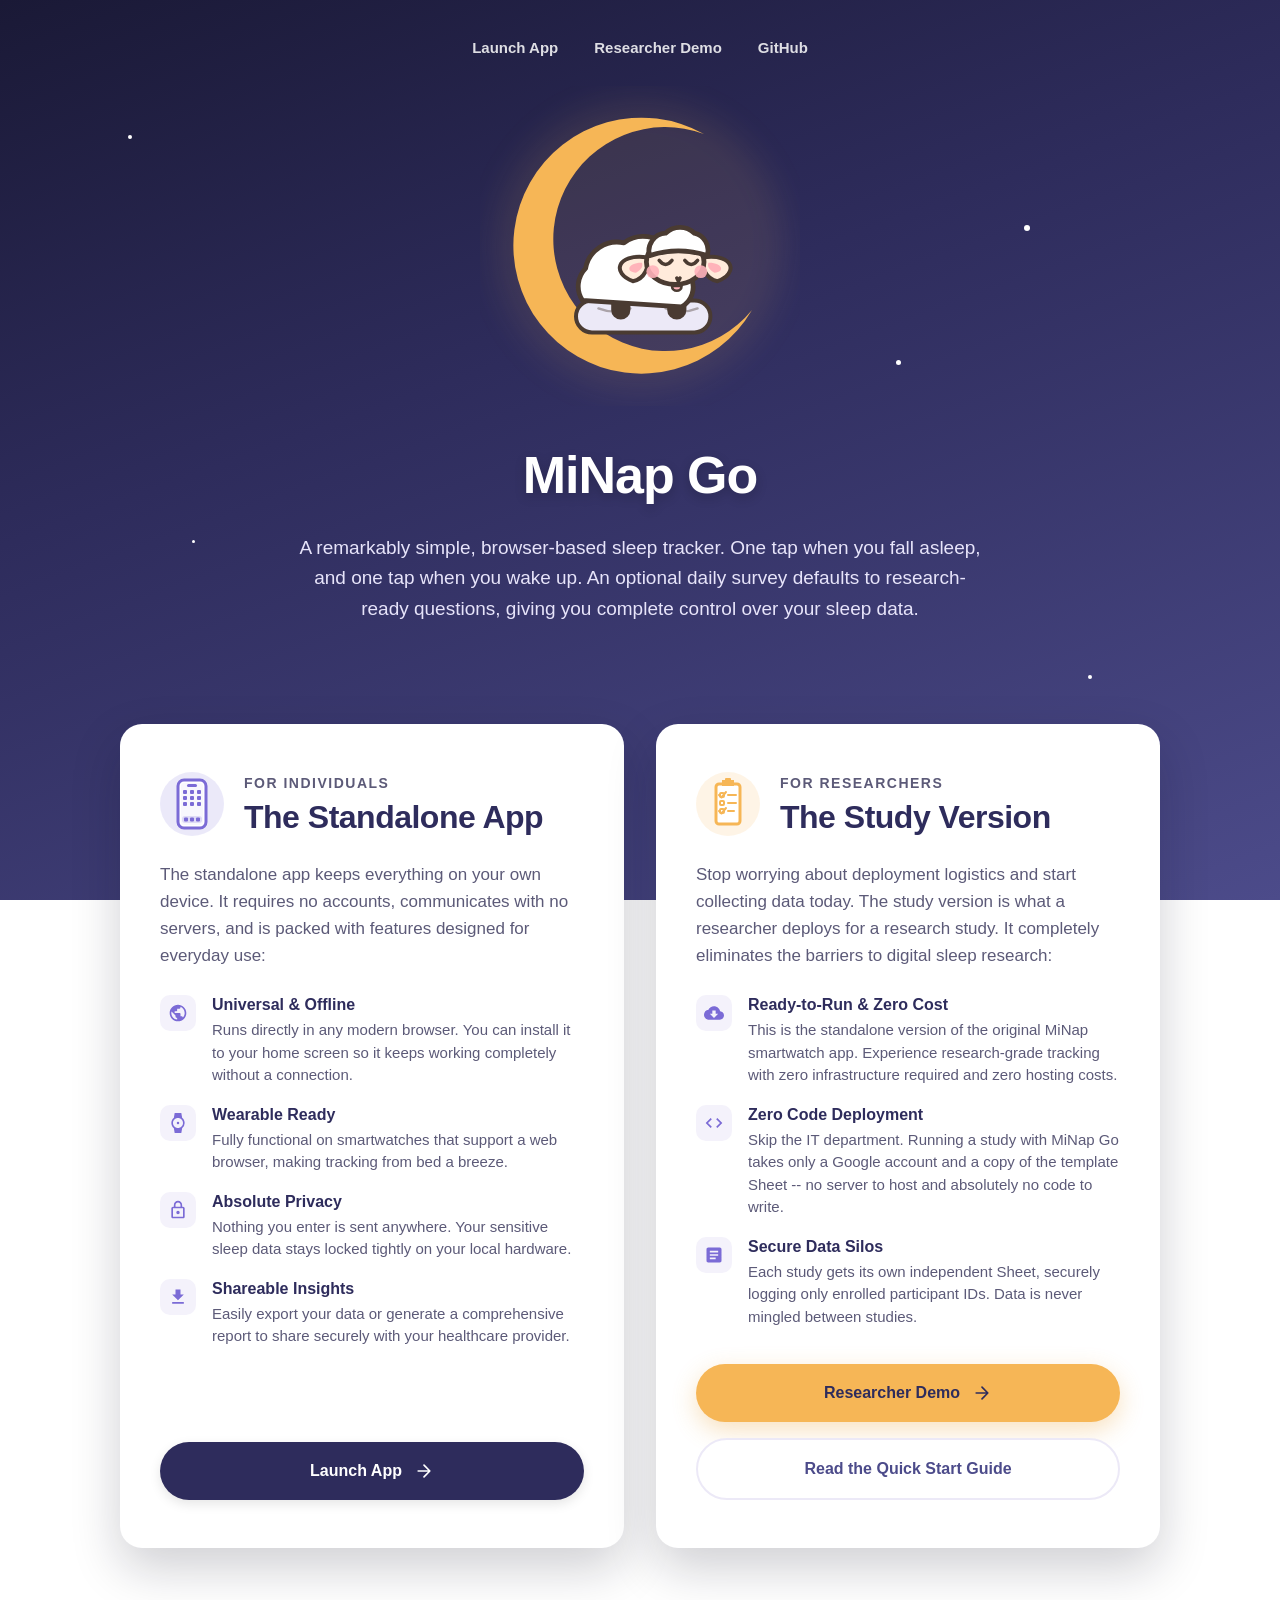
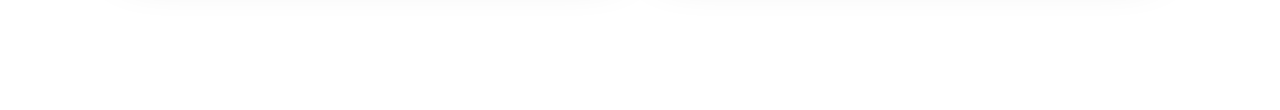
==== commit b9dc2012: "Update index.html Updated home page" ====
--- a/index.html
+++ b/index.html
@@ -65,7 +65,7 @@
   }
 
   .wrap {
-    max-width: 1080px; /* Slightly wider to accommodate the new lists comfortably */
+    max-width: 1080px; 
     margin: 0 auto;
     padding: 0 20px;
     position: relative;
@@ -140,9 +140,11 @@
     animation: drift 4s linear infinite;
     opacity: 0;
   }
-  .z1 { top: 10%; right: 20%; animation-delay: 0s; font-size: 20px; }
-  .z2 { top: 0%; right: 10%; animation-delay: 1.3s; font-size: 28px; }
-  .z3 { top: -15%; right: 0%; animation-delay: 2.6s; font-size: 34px; }
+  
+  /* Trail rises from the sheep's mouth (~62% left, 62.5% top in the 200x200 viewBox), not the moon */
+  .z1 { top: 53%; right: 37%; animation-delay: 0s; font-size: 20px; }
+  .z2 { top: 38%; right: 34%; animation-delay: 1.3s; font-size: 28px; }
+  .z3 { top: 20%; right: 31%; animation-delay: 2.6s; font-size: 34px; }
 
   nav.primary-nav {
     display: flex;
@@ -290,6 +292,38 @@
   }
   section.card:hover::before { opacity: 1; }
 
+  /* Card Header Layout */
+  .card-header-flex {
+    display: flex;
+    align-items: center;
+    gap: 20px;
+    margin-bottom: 24px;
+  }
+
+  .card-icon-large {
+    width: 64px;
+    height: 64px;
+    flex-shrink: 0;
+  }
+
+  .card-title-group h3 {
+    font-size: 14px;
+    color: var(--muted);
+    text-transform: uppercase;
+    letter-spacing: 1.5px;
+    margin: 0 0 4px 0;
+    font-weight: 700;
+  }
+
+  .card-title-group h2 { 
+    margin: 0; 
+    font-size: 32px; 
+    color: var(--indigo-deep);
+    font-weight: 800;
+    letter-spacing: -0.5px;
+    line-height: 1.2;
+  }
+
   /* Visual Feature List inside Cards */
   .feature-list-visual {
     list-style: none;
@@ -327,23 +361,6 @@
     margin-top: 2px;
   }
 
-  section.card h3 {
-    font-size: 14px;
-    color: var(--muted);
-    text-transform: uppercase;
-    letter-spacing: 1.5px;
-    margin: 0 0 8px 0;
-    font-weight: 700;
-  }
-
-  section.card h2 { 
-    margin: 0 0 16px; 
-    font-size: 32px; 
-    color: var(--indigo-deep);
-    font-weight: 800;
-    letter-spacing: -0.5px;
-  }
-  
   section.card p.card-intro { 
     margin: 0; 
     color: var(--muted); 
@@ -398,7 +415,7 @@
         <a href="https://github.com/DepressionCenter/MiNap-Go" target="_blank" rel="noopener">GitHub</a>
       </nav>
 
-      <!-- Custom SVG Illustration: Sleeping Cat on a Crescent Moon -->
+      <!-- Custom SVG Illustration: Sleeping Sheep on a Crescent Moon -->
       <div class="hero-graphic" aria-hidden="true">
         <div class="zzz z1">Z</div>
         <div class="zzz z2">z</div>
@@ -406,24 +423,55 @@
         <svg viewBox="0 0 200 200" xmlns="http://www.w3.org/2000/svg">
           <!-- Glow -->
           <circle cx="100" cy="100" r="90" fill="rgba(246, 182, 86, 0.1)" filter="blur(10px)"/>
+          
           <!-- Crescent Moon -->
           <path d="M140 30 A80 80 0 1 0 170 140 A70 70 0 1 1 140 30 Z" fill="var(--amber)"/>
-          <!-- Cloud Base -->
-          <path d="M40 150 Q60 120 90 140 Q110 110 150 130 Q170 150 160 170 L40 170 Z" fill="#e7e4fa" opacity="0.9"/>
-          <!-- Sleeping Cat (Curled up) -->
-          <g transform="translate(80, 115)">
-            <!-- Cat Body -->
-            <path d="M0 25 C -20 25, -30 10, -20 -5 C -10 -20, 30 -20, 45 -5 C 60 10, 40 25, 20 25 Z" fill="#ffffff"/>
-            <!-- Cat Tail -->
-            <path d="M-15 15 Q -40 10, -35 -5 Q -30 -15, -20 -5" fill="#ffffff" stroke="#e7e4fa" stroke-width="3" stroke-linecap="round"/>
-            <!-- Cat Head -->
-            <circle cx="25" cy="-5" r="14" fill="#ffffff"/>
-            <!-- Ears (Stroke subdued to blend better) -->
-            <path d="M 15 -14 L 18 -24 L 25 -16 Z" fill="#ffffff" stroke="#c2bced" stroke-width="1.5"/>
-            <path d="M 35 -14 L 32 -24 L 25 -16 Z" fill="#ffffff" stroke="#c2bced" stroke-width="1.5"/>
-            <!-- Sleeping Eyes -->
-            <path d="M 18 -4 Q 22 0, 25 -4" fill="none" stroke="#2b2a44" stroke-width="1.5" stroke-linecap="round"/>
-            <path d="M 28 -4 Q 32 0, 35 -4" fill="none" stroke="#2b2a44" stroke-width="1.5" stroke-linecap="round"/>
+          
+          <!-- Sheep on a Fluffy Pillow -->
+          <g transform="translate(112, 134)">
+            <!-- Pillow: sized to the sheep's own footprint, not a wide slab; fill matches the site's card/line color for a cohesive night palette -->
+            <rect x="-52" y="0" width="84" height="20" rx="10" fill="var(--line)" stroke="#4a3b32" stroke-width="2.5"/>
+            <path d="M -38 5 Q -28 9 -18 5" fill="none" stroke="#4a3b32" stroke-width="1.5" opacity="0.4" stroke-linecap="round"/>
+            <path d="M 4 5 Q 14 9 24 5" fill="none" stroke="#4a3b32" stroke-width="1.5" opacity="0.4" stroke-linecap="round"/>
+
+            <!-- Tucked front and back legs -->
+            <path d="M -30 -4 L -30 6 A 6 6 0 0 0 -18 6 L -18 -4 Z" fill="#4a3b32"/>
+            <path d="M 5 -4 L 5 6 A 6 6 0 0 0 17 6 L 17 -4 Z" fill="#4a3b32"/>
+
+            <!-- Body Fluff -->
+            <path d="M -48 0 A 16 16 0 0 1 -46 -20 A 20 20 0 0 1 -22 -36 A 20 20 0 0 1 6 -32 A 16 16 0 0 1 20 -14 A 14 14 0 0 1 14 4 Z" fill="#ffffff" stroke="#4a3b32" stroke-width="3" stroke-linejoin="round"/>
+
+            <!-- Back Ear -->
+            <g transform="translate(-8, -27) rotate(-25)">
+              <path d="M 0 0 C -16 -10 -24 0 -14 10 C -7 12 0 6 0 0 Z" fill="#ffebdb" stroke="#4a3b32" stroke-width="2.5"/>
+              <path d="M -4 2 C -12 -2 -16 3 -10 6 C -6 6 -4 4 -4 2 Z" fill="#ffb3ba"/>
+            </g>
+
+            <!-- Front Ear -->
+            <g transform="translate(28, -27) rotate(25)">
+              <path d="M 0 0 C 16 -10 24 0 14 10 C 7 12 0 6 0 0 Z" fill="#ffebdb" stroke="#4a3b32" stroke-width="2.5"/>
+              <path d="M 4 2 C 12 -2 16 3 10 6 C 6 6 4 4 4 2 Z" fill="#ffb3ba"/>
+            </g>
+
+            <!-- Face Base (Beige) -->
+            <ellipse cx="10" cy="-24" rx="18" ry="14" fill="#ffebdb" stroke="#4a3b32" stroke-width="3"/>
+
+            <!-- Head Fluff -->
+            <path d="M -6 -28 A 11 11 0 0 1 4 -42 A 13 13 0 0 1 22 -42 A 11 11 0 0 1 30 -28 Q 12 -34 -6 -28 Z" fill="#ffffff" stroke="#4a3b32" stroke-width="3" stroke-linejoin="round"/>
+
+            <!-- Closed Eyes (both) -->
+            <path d="M 0 -25 Q 4 -20 8 -25" fill="none" stroke="#4a3b32" stroke-width="2.2" stroke-linecap="round"/>
+            <path d="M 16 -25 Q 20 -20 24 -25" fill="none" stroke="#4a3b32" stroke-width="2.2" stroke-linecap="round"/>
+
+            <!-- Nose -->
+            <path d="M 11 -14 L 12 -12 L 13 -14" fill="none" stroke="#4a3b32" stroke-width="2.2" stroke-linecap="round" stroke-linejoin="round"/>
+
+            <!-- Sleepy Mouth -->
+            <path d="M 8 -9 C 8 -5 14 -5 14 -9 Z" fill="#ffb3ba" stroke="#4a3b32" stroke-width="1.6" stroke-linejoin="round"/>
+
+            <!-- Cheeks -->
+            <circle cx="-4" cy="-18" r="4" fill="#ffb3ba" opacity="0.9"/>
+            <circle cx="26" cy="-18" r="4" fill="#ffb3ba" opacity="0.9"/>
           </g>
         </svg>
       </div>
@@ -437,8 +485,42 @@
 
     <!-- Left Card: Consumer Focus -->
     <section class="card animate-up delay-1" aria-labelledby="try-heading">
-      <h3>For Individuals</h3>
-      <h2 id="try-heading">The Standalone App</h2>
+      <div class="card-header-flex">
+        <!-- iPhone style Smartphone SVG with Icons -->
+        <svg class="card-icon-large" viewBox="0 0 64 64" fill="none" xmlns="http://www.w3.org/2000/svg">
+          <circle cx="32" cy="32" r="32" fill="rgba(123, 107, 214, 0.15)"/>
+          <!-- Device Base -->
+          <rect x="18" y="8" width="28" height="48" rx="6" fill="white" stroke="var(--violet)" stroke-width="3"/>
+          <!-- Screen Base -->
+          <rect x="21" y="11" width="22" height="42" rx="3" fill="rgba(123, 107, 214, 0.05)"/>
+          <!-- Dynamic Island / Notch -->
+          <rect x="27" y="12" width="10" height="3" rx="1.5" fill="var(--violet)"/>
+          <!-- App Icons Home Screen Grid -->
+          <!-- Row 1 -->
+          <rect x="23" y="18" width="4" height="4" rx="1" fill="var(--violet)"/>
+          <rect x="30" y="18" width="4" height="4" rx="1" fill="var(--violet)"/>
+          <rect x="37" y="18" width="4" height="4" rx="1" fill="var(--violet)"/>
+          <!-- Row 2 -->
+          <rect x="23" y="24" width="4" height="4" rx="1" fill="var(--violet)"/>
+          <rect x="30" y="24" width="4" height="4" rx="1" fill="var(--violet)"/>
+          <rect x="37" y="24" width="4" height="4" rx="1" fill="var(--violet)"/>
+          <!-- Row 3 -->
+          <rect x="23" y="30" width="4" height="4" rx="1" fill="var(--violet)"/>
+          <rect x="30" y="30" width="4" height="4" rx="1" fill="var(--violet)"/>
+          <rect x="37" y="30" width="4" height="4" rx="1" fill="var(--violet)"/>
+          <!-- Dock Base -->
+          <rect x="22" y="44" width="20" height="7" rx="3" fill="var(--violet)" opacity="0.2"/>
+          <!-- Dock Icons -->
+          <rect x="24" y="45.5" width="4" height="4" rx="1" fill="var(--violet)"/>
+          <rect x="30" y="45.5" width="4" height="4" rx="1" fill="var(--violet)"/>
+          <rect x="36" y="45.5" width="4" height="4" rx="1" fill="var(--violet)"/>
+        </svg>
+        <div class="card-title-group">
+          <h3>For Individuals</h3>
+          <h2 id="try-heading">The Standalone App</h2>
+        </div>
+      </div>
+
       <p class="card-intro">The standalone app keeps everything on your own device. It requires no accounts, communicates with no servers, and is packed with features designed for everyday use:</p>
       
       <ul class="feature-list-visual">
@@ -482,8 +564,37 @@
 
     <!-- Right Card: Researcher Focus -->
     <section class="card animate-up delay-2" id="researchers" aria-labelledby="researchers-heading">
-      <h3>For Researchers</h3>
-      <h2 id="researchers-heading">The Study Version</h2>
+      <div class="card-header-flex">
+        <!-- Clipboard with Checklist SVG (No stethoscope) -->
+        <svg class="card-icon-large" viewBox="0 0 64 64" fill="none" xmlns="http://www.w3.org/2000/svg">
+          <circle cx="32" cy="32" r="32" fill="rgba(246, 182, 86, 0.15)"/>
+          <!-- Clipboard Base -->
+          <rect x="20" y="12" width="24" height="40" rx="3" fill="white" stroke="var(--amber)" stroke-width="3"/>
+          <!-- Clip Mechanism -->
+          <path d="M 26 8 L 38 8 L 38 14 L 26 14 Z" fill="var(--amber)"/>
+          <rect x="29" y="6" width="6" height="4" rx="1" fill="var(--amber)"/>
+          
+          <!-- Checklist Items -->
+          <!-- Item 1 (Checked) -->
+          <rect x="24" y="21" width="4" height="4" rx="1" fill="none" stroke="var(--amber)" stroke-width="2"/>
+          <path d="M 23 23 L 25.5 25.5 L 30 20" fill="none" stroke="var(--amber)" stroke-width="2" stroke-linecap="round" stroke-linejoin="round"/>
+          <line x1="32" y1="23" x2="40" y2="23" stroke="var(--amber)" stroke-width="2" stroke-linecap="round"/>
+          
+          <!-- Item 2 (Unchecked) -->
+          <rect x="24" y="29" width="4" height="4" rx="1" fill="none" stroke="var(--amber)" stroke-width="2"/>
+          <line x1="32" y1="31" x2="40" y2="31" stroke="var(--amber)" stroke-width="2" stroke-linecap="round"/>
+          
+          <!-- Item 3 (Checked) -->
+          <rect x="24" y="37" width="4" height="4" rx="1" fill="none" stroke="var(--amber)" stroke-width="2"/>
+          <path d="M 23 39 L 25.5 41.5 L 30 36" fill="none" stroke="var(--amber)" stroke-width="2" stroke-linecap="round" stroke-linejoin="round"/>
+          <line x1="32" y1="39" x2="38" y2="39" stroke="var(--amber)" stroke-width="2" stroke-linecap="round"/>
+        </svg>
+        <div class="card-title-group">
+          <h3>For Researchers</h3>
+          <h2 id="researchers-heading">The Study Version</h2>
+        </div>
+      </div>
+
       <p class="card-intro">Stop worrying about deployment logistics and start collecting data today. The study version is what a researcher deploys for a research study. It completely eliminates the barriers to digital sleep research:</p>
       
       <ul class="feature-list-visual">
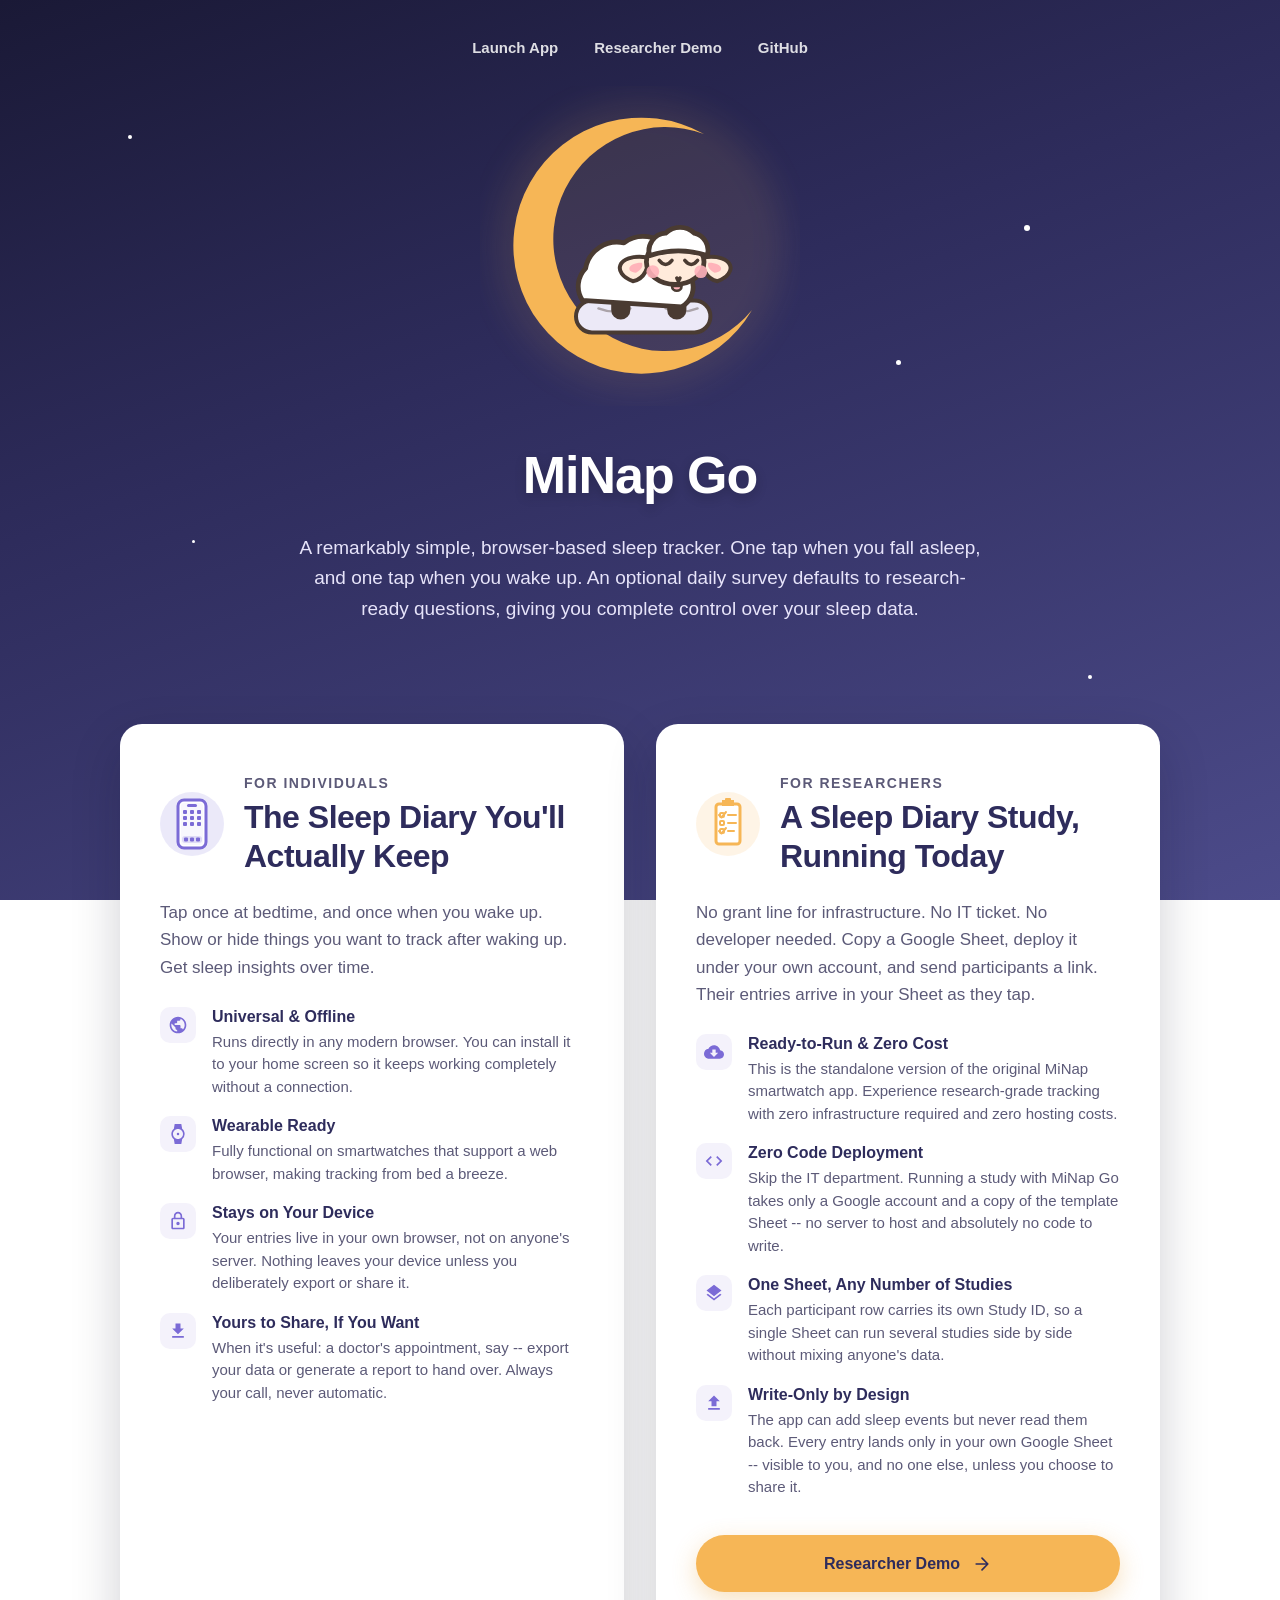
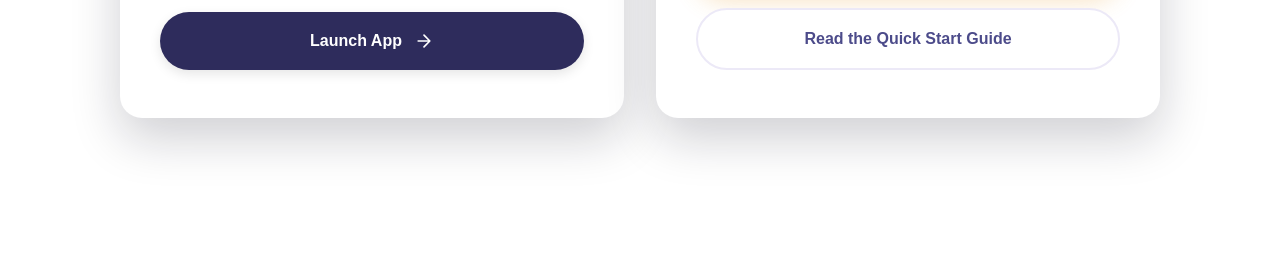
==== commit eb321870: "More updates to home page. More updates to home page." ====
--- a/index.html
+++ b/index.html
@@ -517,11 +517,11 @@
         </svg>
         <div class="card-title-group">
           <h3>For Individuals</h3>
-          <h2 id="try-heading">The Standalone App</h2>
+          <h2 id="try-heading">The Sleep Diary You'll Actually Keep</h2>
         </div>
       </div>
 
-      <p class="card-intro">The standalone app keeps everything on your own device. It requires no accounts, communicates with no servers, and is packed with features designed for everyday use:</p>
+      <p class="card-intro">Tap once at bedtime, and once when you wake up. Show or hide things you want to track after waking up. Get sleep insights over time.</p>
       
       <ul class="feature-list-visual">
         <li>
@@ -541,15 +541,15 @@
         <li>
           <svg class="list-icon" viewBox="0 0 24 24"><path d="M18 8h-1V6c0-2.76-2.24-5-5-5S7 3.24 7 6v2H6c-1.1 0-2 .9-2 2v10c0 1.1.9 2 2 2h12c1.1 0 2-.9 2-2V10c0-1.1-.9-2-2-2zM9 6c0-1.66 1.34-3 3-3s3 1.34 3 3v2H9V6zm9 14H6V10h12v10zm-6-3c1.1 0 2-.9 2-2s-.9-2-2-2-2 .9-2 2 .9 2 2 2z"/></svg>
           <div>
-            <strong>Absolute Privacy</strong>
-            Nothing you enter is sent anywhere. Your sensitive sleep data stays locked tightly on your local hardware.
+            <strong>Stays on Your Device</strong>
+            Your entries live in your own browser, not on anyone's server. Nothing leaves your device unless you deliberately export or share it.
           </div>
         </li>
         <li>
           <svg class="list-icon" viewBox="0 0 24 24"><path d="M19 9h-4V3H9v6H5l7 7 7-7zM5 18v2h14v-2H5z"/></svg>
           <div>
-            <strong>Shareable Insights</strong>
-            Easily export your data or generate a comprehensive report to share securely with your healthcare provider.
+            <strong>Yours to Share, If You Want</strong>
+            When it's useful: a doctor's appointment, say -- export your data or generate a report to hand over. Always your call, never automatic.
           </div>
         </li>
       </ul>
@@ -591,11 +591,11 @@
         </svg>
         <div class="card-title-group">
           <h3>For Researchers</h3>
-          <h2 id="researchers-heading">The Study Version</h2>
+          <h2 id="researchers-heading">A Sleep Diary Study, Running Today</h2>
         </div>
       </div>
 
-      <p class="card-intro">Stop worrying about deployment logistics and start collecting data today. The study version is what a researcher deploys for a research study. It completely eliminates the barriers to digital sleep research:</p>
+      <p class="card-intro">No grant line for infrastructure. No IT ticket. No developer needed. Copy a Google Sheet, deploy it under your own account, and send participants a link. Their entries arrive in your Sheet as they tap.</p>
       
       <ul class="feature-list-visual">
         <li>
@@ -613,10 +613,17 @@
           </div>
         </li>
         <li>
-          <svg class="list-icon" viewBox="0 0 24 24"><path d="M19 3H5c-1.1 0-2 .9-2 2v14c0 1.1.9 2 2 2h14c1.1 0 2-.9 2-2V5c0-1.1-.9-2-2-2zm-5 14H7v-2h7v2zm3-4H7v-2h10v2zm0-4H7V7h10v2z"/></svg>
-          <div>
-            <strong>Secure Data Silos</strong>
-            Each study gets its own independent Sheet, securely logging only enrolled participant IDs. Data is never mingled between studies.
+          <svg class="list-icon" viewBox="0 0 24 24"><path d="M12 16l7.36-5.73L21 9l-9-7-9 7 1.63 1.27L12 16z"/><path d="M11.99 18.54l-7.37-5.73L3 14.07l9 7 9-7-1.63-1.27-7.38 5.74z"/></svg>
+          <div>
+            <strong>One Sheet, Any Number of Studies</strong>
+            Each participant row carries its own Study ID, so a single Sheet can run several studies side by side without mixing anyone's data.
+          </div>
+        </li>
+        <li>
+          <svg class="list-icon" viewBox="0 0 24 24"><path d="M9 16h6v-6h4l-7-7-7 7h4zm-4 2h14v2H5z"/></svg>
+          <div>
+            <strong>Write-Only by Design</strong>
+            The app can add sleep events but never read them back. Every entry lands only in your own Google Sheet -- visible to you, and no one else, unless you choose to share it.
           </div>
         </li>
       </ul>
